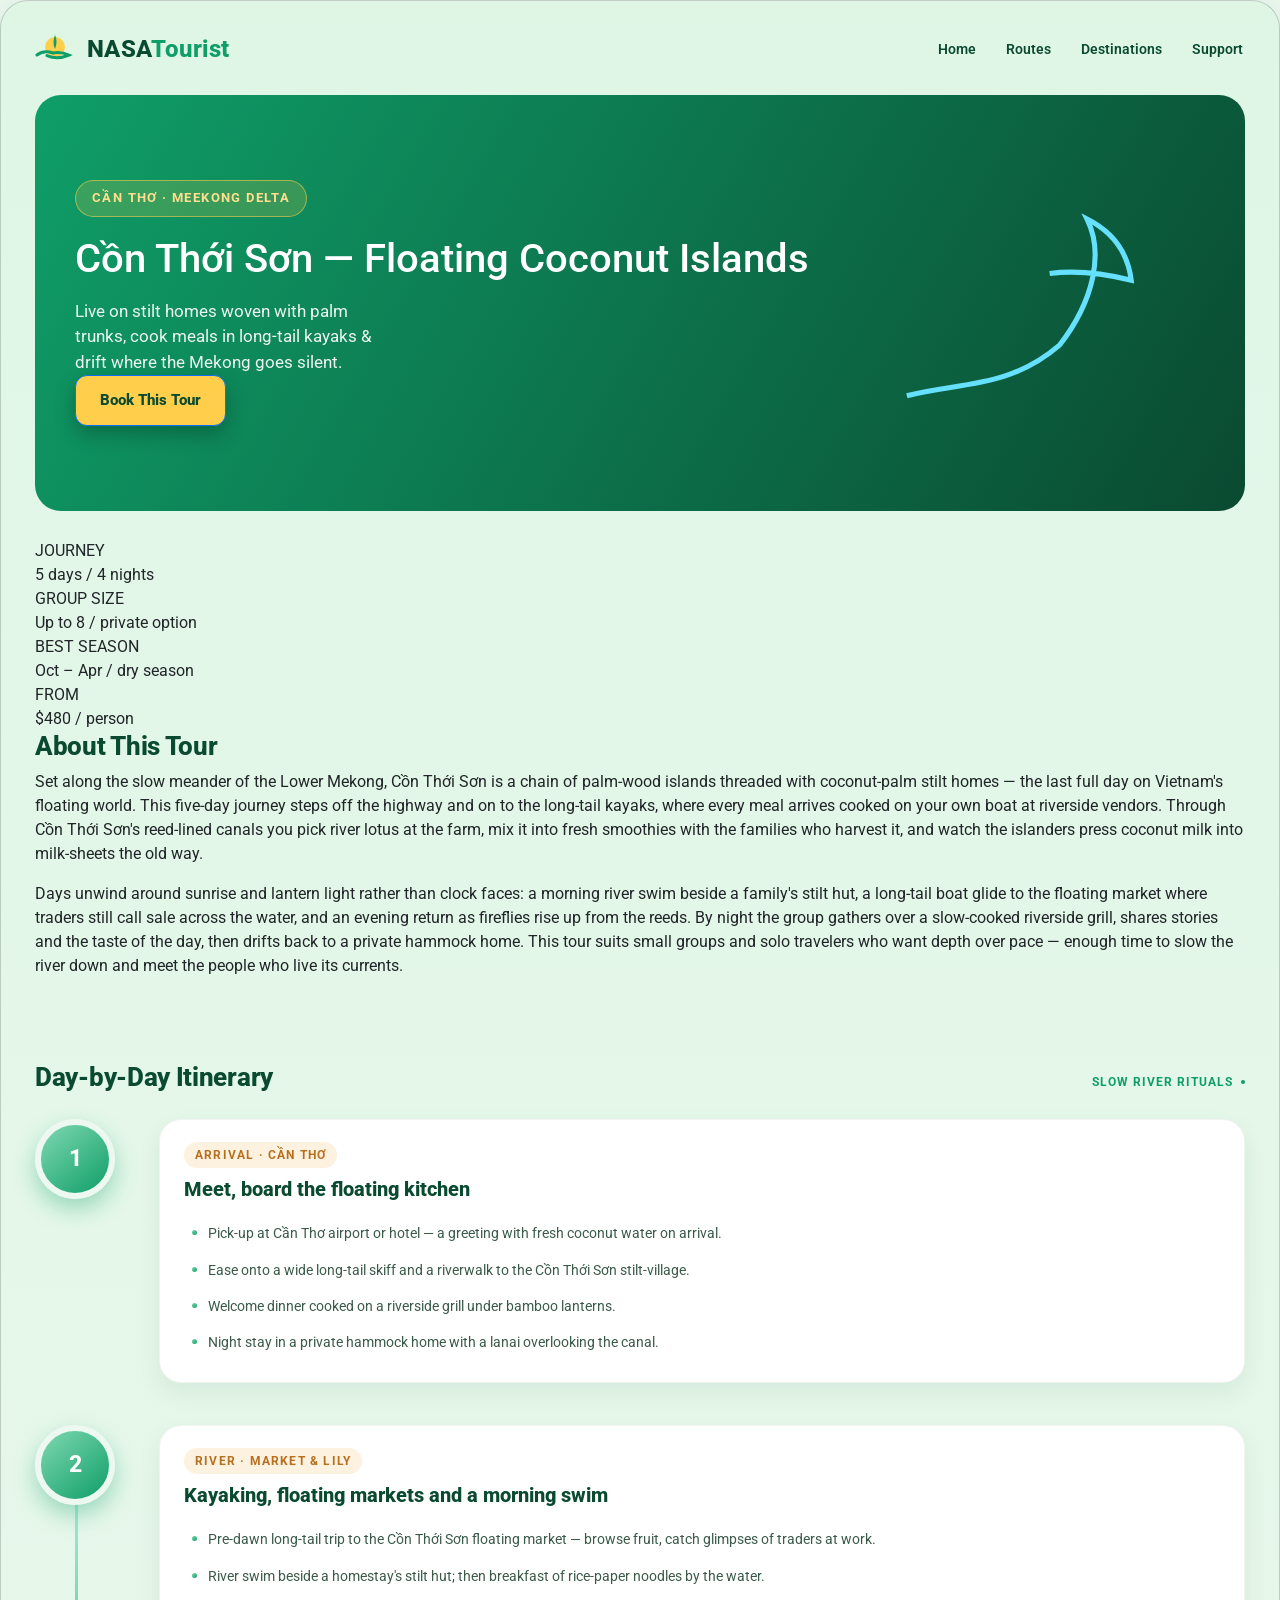
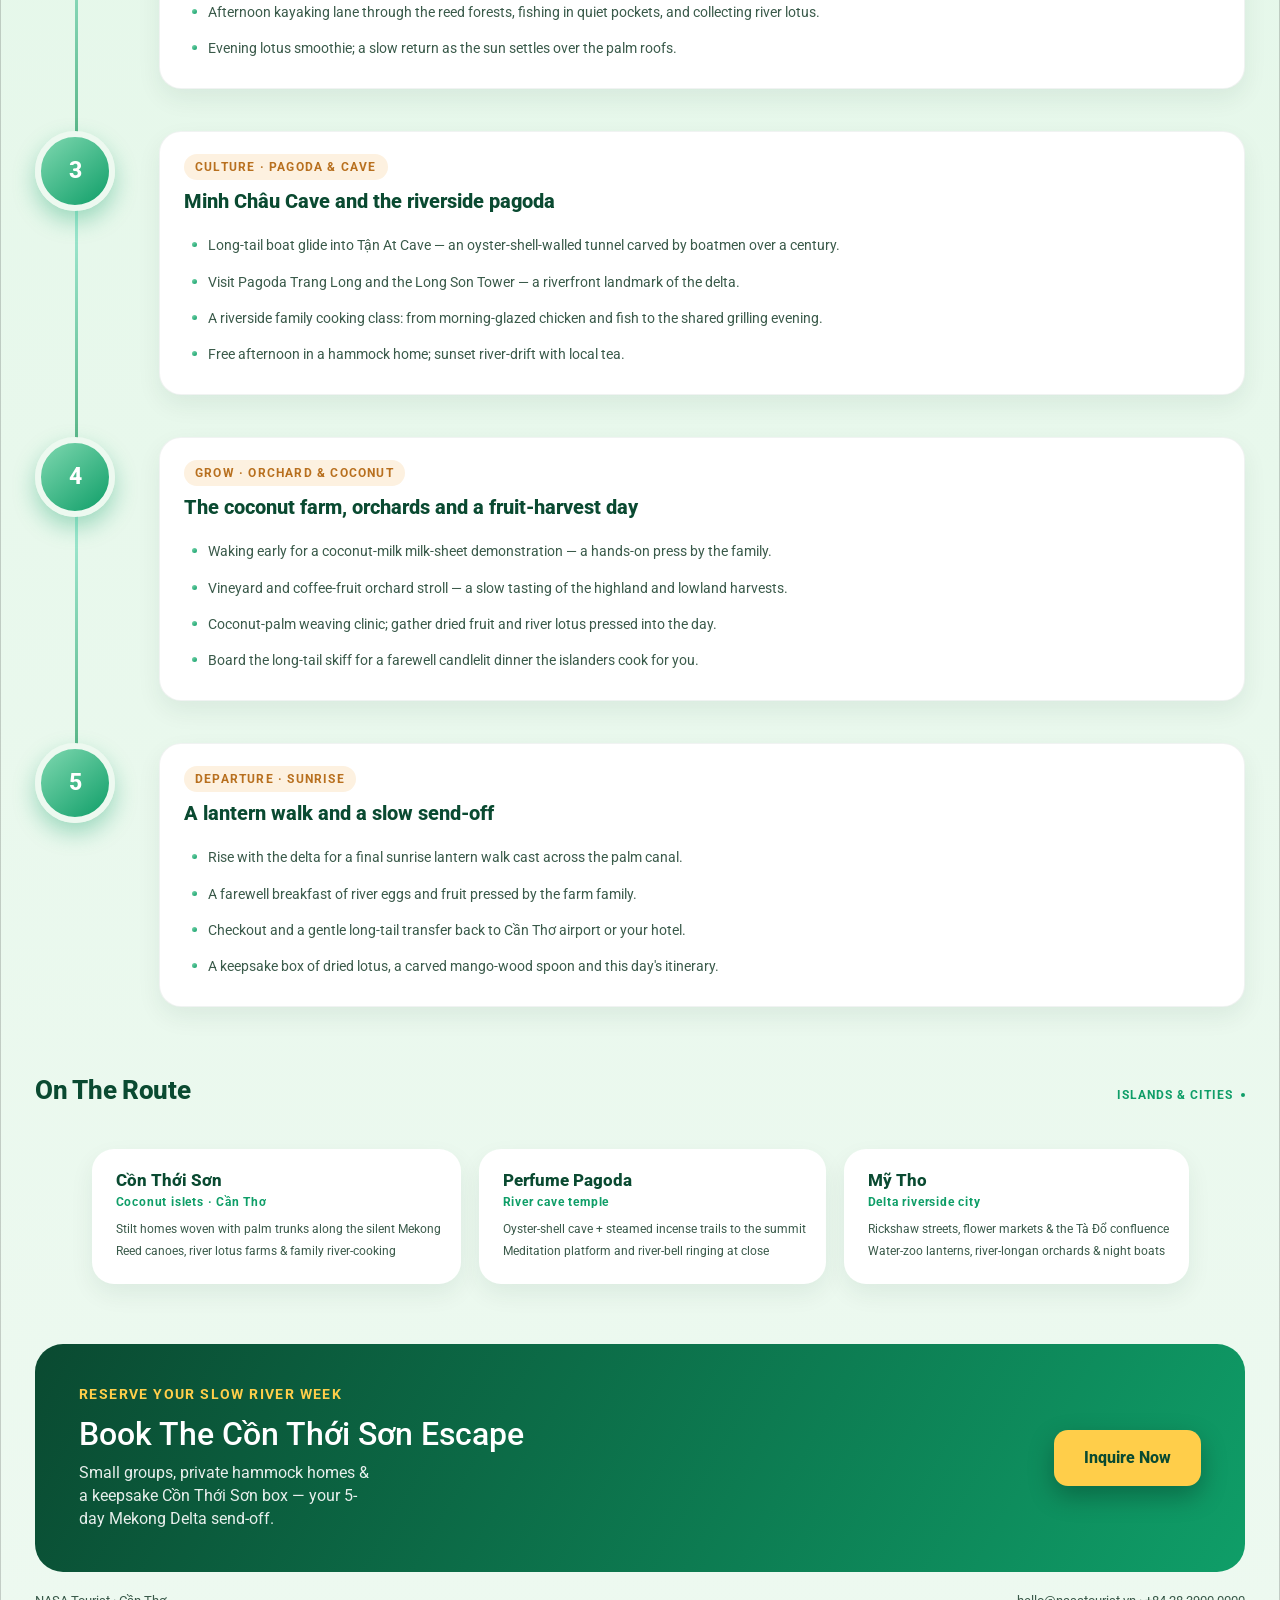
==== conthoison.html @ 8d55d466 "Timeline horizon for itinerary in Conthoison, fix corrupted CSS" ====
<!DOCTYPE html>
<html lang="en">
<head>
  <meta charset="UTF-8">
  <meta name="viewport" content="width=device-width, initial-scale=1">
  <title>Cồn Thới Sơn Mekong Islands Tour — NASA Tourist Vietnam</title>
  <meta name="description" content="A 5-day Mekong Delta escape: floating coconut islets, river cooking, long-tail kayaking & a sunrise lantern walk on Cồn Thới Sơn, Cần Thơ.">
  <meta name="keywords" content="Cotton Thoi Son, Mekong Delta tour, Vietnam river island, Cồn Thới Sơn, NASA Tourist, Mekong islands">
  <meta name="author" content="NASA Tourist">
  <link rel="canonical" href="https://nasatourist.vn/tour/cotton-thoi-son">
  <meta property="og:type" content="website">
  <meta property="og:locale" content="en_US">
  <meta property="og:title" content="Cồn Thới Sơn Mekong Islands Tour — NASA Tourist">
  <meta property="og:description" content="5 days on the floating coconut islets of the Mekong Delta — river cooking, kayaking, cave temples & a sunrise lantern walk.">
  <meta property="og:site_name" content="NASA Tourist">
  <meta name="twitter:card" content="summary_large_image">
  <meta name="twitter:title" content="Cồn Thới Sơn Mekong Islands Tour — NASA Tourist">
  <meta name="twitter:description" content="Kayak islets, river-cooked meals & cave pagodas on Cồn Thới Sơn. A slow Mekong Delta escape.">
  <link rel="preconnect" href="https://fonts.googleapis.com">
  <link rel="preconnect" href="https://fonts.gstatic.com" crossorigin>
  <link href="https://fonts.googleapis.com/css2?family=Roboto:wght@400;600;700;800&display=swap" rel="stylesheet">
  <link rel="stylesheet" href="https://cdn.jsdelivr.net/npm/bootstrap@5.3.3/dist/css/bootstrap.min.css">
  <link rel="stylesheet" href="css/styles.css">
</head>
<body>
  <main class="card" aria-labelledby="main-heading">

    <!-- ===== Header / Nav ===== -->
    <header class="site-header">
      <div class="brand">
        <svg aria-hidden="true" viewBox="0 0 40 40"><circle cx="20" cy="18" r="10" fill="#ffce4a"/><path d="M20 6c-2 5-2 10 0 14 2-5 2-10 0-14z" fill="#0f9e68"/><path d="M 2 26c4-3 10-4 16-2 5-1 11-.2 16 2-7 3-15 3.6-22 .6" fill="none" stroke="#0f9e68" stroke-width="3" stroke-linecap="round"/></svg>
        <div class="brand-name"> NASA<span class="accent">Tourist</span></div>
      </div>
      <nav aria-label="Primary">
        <ul class="main-nav">
          <li><a href="index.html">Home</a></li>
          <li><a href="index.html#routes">Routes</a></li>
          <li><a href="index.html#destinations">Destinations</a></li>
          <li><a href="index.html#why">Support</a></li>
        </ul>
      </nav>
    </header>

    <!-- ===== Hero ===== -->
    <section class="hero route-teal" aria-labelledby="hero-heading">
      <div class="hero-content">
        <span class="hero-badge">  CẦN THƠ · MEEKONG DELTA</span>
        <h1 id="hero-heading">Cồn Thới Sơn — Floating Coconut Islands</h1>
        <p class="hero-desc">Live on stilt homes woven with palm trunks, cook meals in long-tail kayaks &amp; drift where the Mekong goes silent.<a href="#itinerary" rel="noopener"></a></p>
        <a href="#booking" class="btn btn-primary">  Book This Tour</a>
      </div>
      <svg class="hero-art" width="340" height="340" viewBox="0 0 200 200" aria-hidden="true"><g fill="none" stroke="#66e0ff" stroke-width="3"><path d="M20 150c30-8 60-4 90-30 20-26 26-54 16-74 16 8 24 20 26 36-16-4-32-6-48-4"/><animateTransform attributeName="transform" type="translate" values="0 0; 6 6; 0 0" dur="5s" repeatCount="indefinite"/></g></svg>
    </section>

    <!-- ===== Detail meta chips ===== -->
    <div class="detail-meta">
      <div class="meta-chip">
        <div class="meta-k">  JOURNEY</div>
        <div class="meta-v">5 days<span class="unit"> / 4 nights</span></div>
      </div>
      <div class="meta-chip">
        <div class="meta-k">  GROUP SIZE</div>
        <div class="meta-v">Up to 8<span class="unit"> / private option</span></div>
      </div>
      <div class="meta-chip">
        <div class="meta-k">  BEST SEASON</div>
        <div class="meta-v">Oct – Apr<span class="unit"> / dry season</span></div>
      </div>
      <div class="meta-chip">
        <div class="meta-k">  FROM</div>
        <div class="meta-v">$480<span class="unit"> / person</span></div>
      </div>
    </div>

    <!-- ===== Overview / diễn giải ===== -->
    <section id="about" aria-labelledby="overview-heading">
      <h2 id="overview-heading" class="section-title">  About This Tour</h2>
      <p class="overview-text">
        Set along the slow meander of the Lower Mekong, Cồn Thới Sơn is a chain of palm-wood islands
        threaded with coconut-palm stilt homes — the last full day on Vietnam's floating world. This
        five-day journey steps off the highway and on to the long-tail kayaks, where every meal arrives
        cooked on your own boat at riverside vendors. Through Cồn Thới Sơn's reed-lined canals you pick
        river lotus at the farm, mix it into fresh smoothies with the families who harvest it, and watch
        the islanders press coconut milk into milk-sheets the old way.
      </p>
      <p class="overview-text">
        Days unwind around sunrise and lantern light rather than clock faces: a morning river swim beside
        a family's stilt hut, a long-tail boat glide to the floating market where traders still call sale
        across the water, and an evening return as fireflies rise up from the reeds. By night the group
        gathers over a slow-cooked riverside grill, shares stories and the taste of the day, then drifts
        back to a private hammock home. This tour suits small groups and solo travelers who want depth over
        pace — enough time to slow the river down and meet the people who live its currents.
      </p>
    </section>

    <!-- ===== Itinerary ===== -->
    <section id="itinerary" class="itinerary" aria-labelledby="day-heading">
      <div class="section-head">
        <h2 id="day-heading" class="section-title">  Day-by-Day Itinerary</h2>
        <span class="section-tag">SLOW RIVER RITUALS<span class="dot"></span></span>
      </div>

      <div class="day">
        <div class="day-node"> 1</div>
        <div class="day-body">
          <div class="day-label">  ARRIVAL · CẦN THƠ</div>
          <h3 class="day-title">Meet, board the floating kitchen</h3>
          <ul class="day-stops">
            <li>Pick-up at Cần Thơ airport or hotel — a greeting with fresh coconut water on arrival.</li>
            <li>Ease onto a wide long-tail skiff and a riverwalk to the Cồn Thới Sơn stilt-village.</li>
            <li>Welcome dinner cooked on a riverside grill under bamboo lanterns.</li>
            <li>Night stay in a private hammock home with a lanai overlooking the canal.</li>
          </ul>
        </div>
      </div>

      <div class="day">
        <div class="day-node"> 2</div>
        <div class="day-body">
          <div class="day-label">  RIVER · MARKET &amp; LILY</div>
          <h3 class="day-title">Kayaking, floating markets and a morning swim</h3>
          <ul class="day-stops">
            <li>Pre-dawn long-tail trip to the Cồn Thới Sơn floating market — browse fruit, catch glimpses of traders at work.</li>
            <li>River swim beside a homestay's stilt hut; then breakfast of rice-paper noodles by the water.</li>
            <li>Afternoon kayaking lane through the reed forests, fishing in quiet pockets, and collecting river lotus.</li>
            <li>Evening lotus smoothie; a slow return as the sun settles over the palm roofs.</li>
          </ul>
        </div>
      </div>

      <div class="day">
        <div class="day-node"> 3</div>
        <div class="day-body">
          <div class="day-label">  CULTURE · PAGODA &amp; CAVE</div>
          <h3 class="day-title">Minh Châu Cave and the riverside pagoda</h3>
          <ul class="day-stops">
            <li>Long-tail boat glide into Tận At Cave — an oyster-shell-walled tunnel carved by boatmen over a century.</li>
            <li>Visit Pagoda Trang Long and the Long Son Tower — a riverfront landmark of the delta.</li>
            <li>A riverside family cooking class: from morning-glazed chicken and fish to the shared grilling evening.</li>
            <li>Free afternoon in a hammock home; sunset river-drift with local tea.</li>
          </ul>
        </div>
      </div>

      <div class="day">
        <div class="day-node"> 4</div>
        <div class="day-body">
          <div class="day-label">  GROW · ORCHARD &amp; COCONUT</div>
          <h3 class="day-title">The coconut farm, orchards and a fruit-harvest day</h3>
          <ul class="day-stops">
            <li>Waking early for a coconut-milk milk-sheet demonstration — a hands-on press by the family.</li>
            <li>Vineyard and coffee-fruit orchard stroll — a slow tasting of the highland and lowland harvests.</li>
            <li>Coconut-palm weaving clinic; gather dried fruit and river lotus pressed into the day.</li>
            <li>Board the long-tail skiff for a farewell candlelit dinner the islanders cook for you.</li>
          </ul>
        </div>
      </div>

      <div class="day">
        <div class="day-node"> 5</div>
        <div class="day-body">
          <div class="day-label">  DEPARTURE · SUNRISE</div>
          <h3 class="day-title">A lantern walk and a slow send-off</h3>
          <ul class="day-stops">
            <li>Rise with the delta for a final sunrise lantern walk cast across the palm canal.</li>
            <li>A farewell breakfast of river eggs and fruit pressed by the farm family.</li>
            <li>Checkout and a gentle long-tail transfer back to Cần Thơ airport or your hotel.</li>
            <li>A keepsake box of dried lotus, a carved mango-wood spoon and this day's itinerary.</li>
          </ul>
        </div>
      </div>
    </section>

    <!-- ===== Destination highlights ===== -->
    <section id="destinations" class="destinations-list" aria-labelledby="spot-heading">
      <div class="section-head">
        <h2 id="spot-heading" class="section-title">  On The Route</h2>
        <span class="section-tag">ISLANDS &amp; CITIES<span class="dot"></span></span>
      </div>

      <ul class="destinations-grid">
        <li class="destination">
          <div class="dest-body">
            <h3 class="card-title">  Cồn Thới Sơn</h3>
            <p class="card-loc">  Coconut islets · Cần Thơ</p>
            <ul class="card-desc">
              <li>Stilt homes woven with palm trunks along the silent Mekong</li>
              <li>Reed canoes, river lotus farms &amp; family river-cooking</li>
            </ul>
          </div>
        </li>
        <li class="destination">
          <div class="dest-body">
            <h3 class="card-title">  Perfume Pagoda</h3>
            <p class="card-loc">  River cave temple</p>
            <ul class="card-info">
              <li>Oyster-shell cave + steamed incense trails to the summit</li>
              <li>Meditation platform and river-bell ringing at close</li>
            </ul>
          </div>
        </li>
        <li class="destination">
          <div class="dest-body">
            <h3 class="card-title">  Mỹ Tho</h3>
            <p class="card-loc">  Delta riverside city</p>
            <ul class="card-info">
              <li>Rickshaw streets, flower markets &amp; the Tà Đổ confluence</li>
              <li>Water-zoo lanterns, river-longan orchards &amp; night boats</li>
            </ul>
          </div>
        </li>
      </ul>
    </section>

    <!-- ===== Booking CTA ===== -->
    <section id="booking" class="cta" aria-labelledby="book-heading">
      <div class="cta-text">
        <span class="cta-badge">  RESERVE YOUR SLOW RIVER WEEK</span>
        <h2 id="book-heading">  Book The Cồn Thới Sơn Escape</h2>
        <p class="cta-desc">Small groups, private hammock homes &amp; a keepsake Cồn Thới Sơn box — your 5-day Mekong Delta send-off.</p>
      </div>
      <a href="mailto:hello@nasatourist.vn?subject=Book%20C%C6%B0ng%20Th%E1%BB%93%20S%E1%BB%91n%20Tour" class="cta-btn">  Inquire Now</a>
    </section>

    <!-- ===== Footer ===== -->
    <footer class="site-footer">
      <span>  NASA Tourist · Cần Thơ</span>
      <span>  hello@nasatourist.vn · <a href="tel:+842839000000">+84 28 3900 0000</a></span>
    </footer>

    <script src="https://cdn.jsdelivr.net/npm/jquery@3.7.1/dist/jquery.min.js"></script>
  <script>
    $(function () {
      $('a[href^="#"]').on('click', function (e) {
        var target = this.getAttribute('href');
        if (!target || target === '#' || target.length < 2) return;
        var $target = $(target);
        if ($target.length) {
          e.preventDefault();
          $('html,body').animate({ scrollTop: $target.offset().top - 24 }, 650, 'swing');
        }
      });
    });
  </script>

  </main>
</body>
</html>
---- css/styles.css ----
/* ============================================================
   NASA Tourist — Vietnam travel landing page
   Design tokens &核心 styles (extracted from inline styles)
   ============================================================ */

/* ---- Design tokens ---- */
:root {
  --green-900: #0a4a31;
  --green-700: #0f9e68;
  --green-soft: #3a5a4a;
  --gold: #ffce4a;
  --gold-text: #ffdf8f;
  --cyan: #66e0ff;
  --pill-bg: #e6f6ea;
  --shadow-dark: rgba(9, 60, 38, 0.18);
  --shadow-soft: rgba(9, 60, 38, 0.06);
  --shadow-item: rgba(9, 60, 38, 0.07);
}

/* ---- Minimal box-sizing reset ---- */
*, *::before, *::after { box-sizing: border-box; }

/* ---- Typography & page ---- */
html { -webkit-text-size-adjust: 100%; }

body {
  margin: 0;
  font-family: 'Roboto', 'Segoe UI', system-ui, sans-serif;
  color: var(--green-900);
  background: #edf9f0;
  line-height: 1.5;
}

a { text-decoration: none; color: inherit; }
img, svg { display: block; max-width: 100%; }
ul { margin: 0; padding: 0; list-style: none; }

/* ---- Accent color variants used per route card ---- */
.route-teal   { --accent: #0f9e68; }
.route-orange { --accent: #b8701f; }
.route-rose   { --accent: #a3345f; }
.route-blue   { --accent: #1f6f9c; }
.route-pine   { --accent: #247352; }

/* ---- Focus visibility (keyboard / screen-reader) ---- */
a:focus-visible, button:focus-visible { outline: 2px solid var(--green-700); outline-offset: 2px; }

/* ============================================================
   Layout shell
   ============================================================ */
.wrapper {
  width: 960px;
  max-width: 100%;
  margin: 0 auto;
  padding: 0 20px;
}

.card {
  width: 100%;
  min-height: 100vh;
  border-radius: 28px;
  background: linear-gradient(180deg, #dff6e5 0%, #edf9f0 100%);
  padding: 28px 34px 20px;
  position: relative;
  box-shadow: 0 20px 60px var(--shadow-dark);
}

/* ============================================================
   Header & brand
   ============================================================ */
.site-header {
  display: flex;
  align-items: center;
  justify-content: space-between;
  margin-bottom: 26px;
}

.brand {
  display: flex;
  align-items: center;
  gap: 12px;
}
.brand svg { width: 40px; height: 40px; }
.brand-name { font-size: 24px; font-weight: 800; letter-spacing: .3px; color: var(--green-900); }
.brand-name .accent { color: var(--green-700); }

.main-nav { display: flex; gap: 26px; }
.main-nav a {
  font-size: 14px;
  font-weight: 600;
  color: var(--green-900);
  padding: 4px 2px;
}
.main-nav a:hover { color: var(--green-700); }

/* ============================================================
   Hero
   ============================================================ */
.hero {
  display: flex;
  align-items: center;
  justify-content: space-between;
  background: linear-gradient(120deg, #0f9e68 0%, #0a4a31 100%);
  border-radius: 26px;
  padding: 38px 40px;
  color: #fff;
  position: relative;
  overflow: hidden;
  margin-bottom: 28px;
}
.hero-content { position: relative; z-index: 2; }

.hero-badge {
  display: inline-block;
  background: rgba(255, 206, 74, 0.18);
  border: 1.5px solid rgba(255, 206, 74, 0.55);
  color: var(--gold-text);
  padding: 8px 16px;
  border-radius: 999px;
  font-size: 12.5px;
  font-weight: 700;
  letter-spacing: 1.4px;
  margin-bottom: 18px;
}
.hero-title { margin: 0; font-size: 46px; line-height: 1.02; font-weight: 800; letter-spacing: -.5px; }
.hero-desc { margin: 16px 0 0; max-width: 310px; font-size: 16.5px; line-height: 1.55; opacity: .92; }

.btn-row { display: flex; gap: 14px; margin-top: 28px; }
.btn {
  padding: 13px 24px;
  border-radius: 12px;
  font-weight: 800;
  font-size: 15px;
  display: inline-block;
  text-decoration: none;
}
.btn-primary { background: var(--gold); color: var(--green-900); box-shadow: 0 8px 20px rgba(0, 0, 0, 0.25); }
.btn-secondary { padding: 13px 24px; border: 1.5px solid #a6f0c0; border-radius: 12px; font-weight: 700; font-size: 15px; color: #a6f0c0; background: transparent; }
.btn-row .btn { flex: 1 1 auto; }

/* ============================================================
   Stat strip
   ============================================================ */
  .stats { display: grid; grid-template-columns: repeat(3, 1fr); gap: 18px; margin-top: 34px; justify-content: center; }
.stat {
  background: #fff;
  border-radius: 20px;
  padding: 26px 22px;
  display: flex;
  align-items: center;
  gap: 16px;
  box-shadow: 0 6px 18px var(--shadow-soft);
}
.stat-icon { width: 52px; height: 52px; flex-shrink: 0; }
.stat-label { font-size: 11px; text-transform: uppercase; letter-spacing: 1px; color: var(--green-700); font-weight: 700; }
.stat-value { font-size: 22px; font-weight: 800; color: var(--green-900); }

/* ============================================================
   Route tours
   ============================================================ */
.section-head {
  display: flex;
  align-items: center;
  justify-content: space-between;
  margin-bottom: 18px;
  margin-top: 34px;
}
.section-title { font-size: 26px; font-weight: 800; color: var(--green-900); letter-spacing: -.3px; }
.section-tag { font-size: 12px; color: var(--green-700); font-weight: 700; letter-spacing: 1px; display: inline-flex; align-items: center; gap: 8px; }
.section-tag .dot { width: 4px; height: 4px; border-radius: 50%; background: var(--green-700); display: inline-block; }

.routes-list { display: flex; flex-direction: column; gap: 16px; }

.route {
  background: #fff;
  border-radius: 22px;
  box-shadow: 0 8px 22px var(--shadow-item);
  border-left: 5px solid var(--accent);
  overflow: hidden;
  display: flex;
  align-items: flex-start;
  gap: 18px;
  padding: 18px 20px;
}
.route-icon {
  width: 58px;
  height: 58px;
  border-radius: 14px;
  background: var(--t);
  display: grid;
  place-items: center;
  box-shadow: inset 0 2px 8px rgba(9, 60, 38, 0.15);
  flex-shrink: 0;
}
.route-body { flex: 1; }
.route-badge { font-size: 11.5px; font-weight: 700; letter-spacing: 1px; color: var(--accent); }
.route-title { font-size: 19px; font-weight: 800; color: var(--green-900); margin-bottom: 5px; line-height: 1.1; }
.route-desc { font-size: 13.5px; line-height: 1.5; color: var(--green-soft); }
.route-tags { display: flex; gap: 10px; margin-top: 12px; flex-wrap: wrap; }
.route-tag { font-size: 11.5px; font-weight: 800; color: var(--green-900); background: var(--pill-bg); padding: 4px 11px; border-radius: 999px; }
.route-tag.type { background: #e3efe7; }
.route-price { font-size: 12.5px; font-weight: 800; color: var(--accent); margin-left: auto; }

/* per-route gradient + type-pill tint overrides */
.route-teal   { --t: linear-gradient(160deg, #7fd8b0, #38c98a); } .route-teal   .route-tag.type { background: #e6f6ea; }
.route-orange { --t: linear-gradient(160deg, #ffd479, #f4a13a); } .route-orange .route-tag.type { background: #faf1e0; }
.route-rose   { --t: linear-gradient(160deg, #f78fb3, #d14b86); } .route-rose   .route-tag.type { background: #faeef1; }
.route-blue   { --t: linear-gradient(160deg, #7fd8ff, #2e9fd6); } .route-blue   .route-tag.type { background: #e5f1f8; }

/* ============================================================
   Destination highlights
   ============================================================ */
.destinations-list { display: flex; flex-direction: column; gap: 16px; margin-top: 34px; margin-bottom: 26px; }
.destinations-grid { display: flex; justify-content: center; flex-wrap: wrap; gap: 18px; }
.destination {
  background: #fff;
  border-radius: 22px;
  display: block;
  padding: 22px 20px 20px 24px;
  box-shadow: 0 10px 24px var(--shadow-item);
  overflow: hidden;
}
.dest-body { min-width: 0; }
.card-title { font-size: 17px; font-weight: 800; color: var(--green-900); margin-bottom: 4px; line-height: 1.15; }
.card-loc { font-size: 11.5px; font-weight: 700; color: var(--green-700); letter-spacing: .8px; margin-bottom: 9px; }
.card-desc, .card-info { font-size: 12px; color: var(--green-soft); line-height: 1.5; }
.card-desc li, .card-info li { margin-bottom: 4px; }


/* ============================================================
   Why NASA — feature grid
   ============================================================ */
.feature-icon { width: 46px; height: 46px; margin-bottom: 14px; }
.feature-title { font-size: 16px; font-weight: 800; color: var(--green-900); margin-bottom: 6px; }
.feature-desc { font-size: 13px; color: var(--green-soft); line-height: 1.5; }
.features-grid { display: grid; grid-template-columns: repeat(4, 1fr); gap: 18px; margin-top: 34px; }
.feature {
  background: #fff;
  border-radius: 22px;
  padding: 26px 20px;
  box-shadow: 0 8px 20px var(--shadow-soft);
}
/* ============================================================
   Day-by-day itinerary — timeline horizon
   ============================================================ */
.itinerary { margin-top: 34px; }
.day {
  position: relative;
  display: grid;
  grid-template-columns: 98px minmax(0, 1fr);
  gap: 26px;
  align-items: flex-start;
  padding-bottom: 42px;
}
.day + .day::before {
  content: "";
  position: absolute;
  left: 40px;
  top: 74px;
  bottom: -42px;
  width: 3px;
  border-radius: 3px;
  background: linear-gradient(180deg, #a4ecd6, #4fae7d);
}
.day:last-child { padding-bottom: 0; }
.day:last-child::before { display: none; }

.day-node {
  width: 80px;
  height: 80px;
  border-radius: 50%;
  background: linear-gradient(140deg, #7fd8b0, #0f9e68);
  color: #fff;
  display: grid;
  place-items: center;
  font-size: 23px;
  font-weight: 800;
  box-shadow: 0 10px 22px rgba(15, 158, 104, 0.35);
  border: 6px solid #edf9f0;
  z-index: 2;
}
.day-body {
  background: #fff;
  border-radius: 22px;
  padding: 22px 24px;
  box-shadow: 0 10px 24px var(--shadow-item);
  border: 1px solid var(--shadow-soft);
}
.day-label {
  font-size: 12px;
  font-weight: 700;
  letter-spacing: 1.2px;
  color: #b8701f;
  display: inline-block;
  padding: 4px 11px;
  border-radius: 999px;
  background: #fdf1e0;
  margin-bottom: 8px;
}
.day-title { margin: 2px 0 14px; font-size: 20px; font-weight: 800; color: var(--green-900); line-height: 1.15; }
.day-stops { margin: 0; padding: 0; }
.day-stops li {
  position: relative;
  padding: 8px 0 8px 24px;
  font-size: 13.5px;
  line-height: 1.5;
  color: var(--green-soft);
}

@media (max-width: 720px) {
  .day {
    grid-template-columns: 62px minmax(0, 1fr);
    gap: 12px;
    align-items: flex-start;
  }
  .day + .day::before { left: 26px; }
  .day-node {
    width: 50px;
    height: 50px;
    font-size: 18px;
    border-width: 3px;
  }
  .day-stops { padding-left: 42px; }
}

.day-stops li::before {
  content: "";
  position: absolute;
  left: 6px;
  top: 13px;
  width: 9px;
  height: 9px;
  border-radius: 50%;
  background: linear-gradient(140deg, #7fd8b0, #0f9e68);
  border: 2px solid #fff;
}

/* ============================================================
   Why NASA — feature grid
   ============================================================ */

/* ============================================================
   CTA banner
   ============================================================ */
.cta {
  margin-top: 34px;
  background: linear-gradient(120deg, #0a4a31 0%, #0f9e68 100%);
  border-radius: 28px;
  padding: 40px 44px;
  color: #fff;
  display: flex;
  align-items: center;
  justify-content: space-between;
}
.cta-text { position: relative; z-index: 2; }
.cta-badge { font-size: 14px; font-weight: 700; letter-spacing: 1.4px; color: var(--gold); margin-bottom: 10px; display: block; }
.cta-title { margin: 0 0 10px; font-size: 32px; font-weight: 800; letter-spacing: -.3px; }
.cta-desc { margin: 0; opacity: .9; font-size: 15.5px; max-width: 300px; }
.cta-btn {
  background: var(--gold);
  color: var(--green-900);
  padding: 16px 30px;
  border-radius: 14px;
  font-weight: 800;
  font-size: 16px;
  box-shadow: 0 10px 26px rgba(0, 0, 0, 0.28);
  display: inline-block;
  z-index: 2;
  text-decoration: none;
}

/* ============================================================
   Footer
   ============================================================ */
.site-footer {
  margin-top: 20px;
  display: flex;
  align-items: center;
  justify-content: space-between;
  font-size: 12.5px;
  color: var(--green-soft);
}

/* ============================================================
   Responsive — tablet & mobile
   ============================================================ */
@media (max-width: 900px) {
  .card { padding: 24px 20px; }
  .wrapper { padding: 0 16px; }
  .hero { padding: 34px 28px; }
  .btn-row { flex-wrap: wrap; }
  .btn-row .btn { flex: 1 1 44%; }
  .hero-title { font-size: 38px; }
}

@media (max-width: 720px) {
  .main-nav { gap: 16px; }
  .stats { display: flex; flex-direction: column; gap: 18px; }
  .stat-text { width: 100%; }
  .stat { grid-template-columns: none; flex-direction: row; align-items: center; text-align: center; gap: 14px; padding: 32px 18px; }
  .stat-icon { width: 72px; height: 72px; }
  .features-grid,
  .destinations-grid { grid-template-columns: repeat(2, 1fr); }
  .section-head { flex-direction: column; gap: 8px; align-items: flex-start; }
  .site-header { flex-wrap: wrap; gap: 12px; }

  .site-footer { flex-direction: column; gap: 6px; text-align: center; }
  .cta { flex-direction: column; text-align: center; gap: 20px; }
  .cta-title { font-size: 26px; }
}
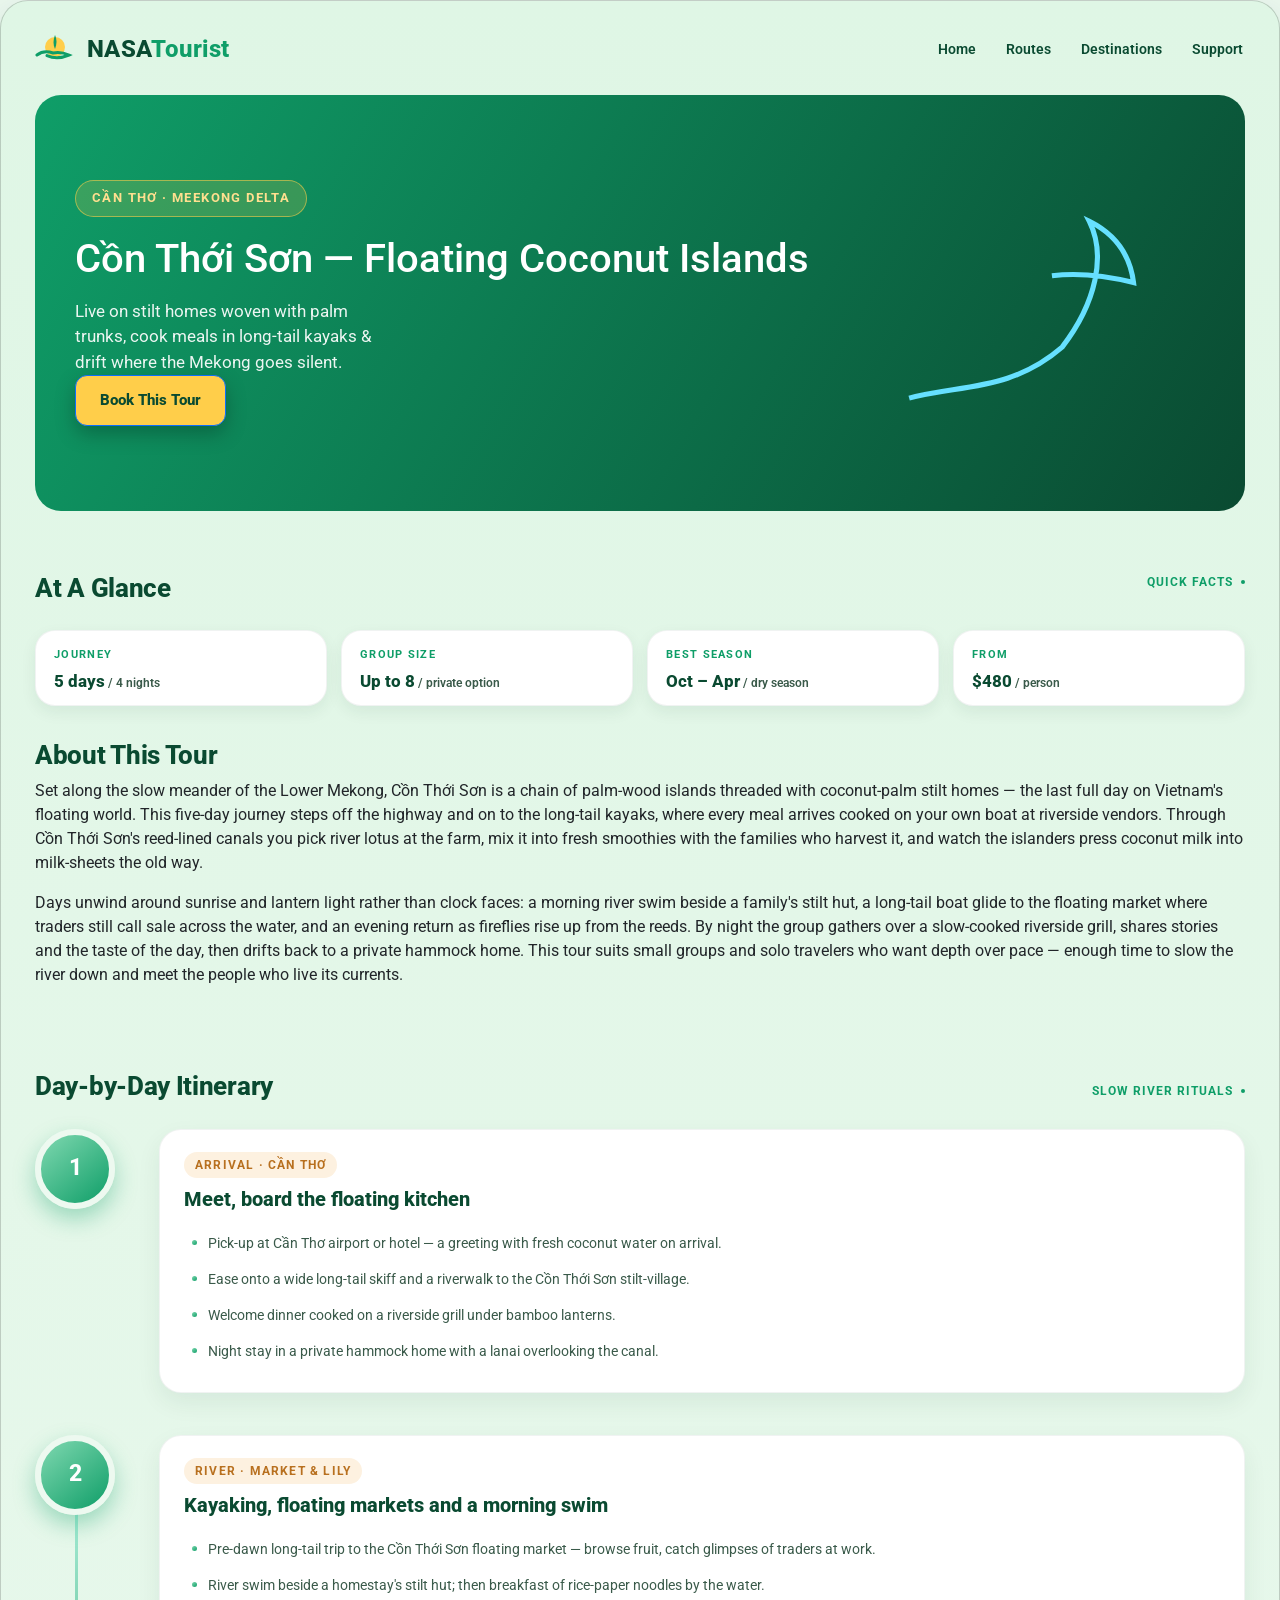
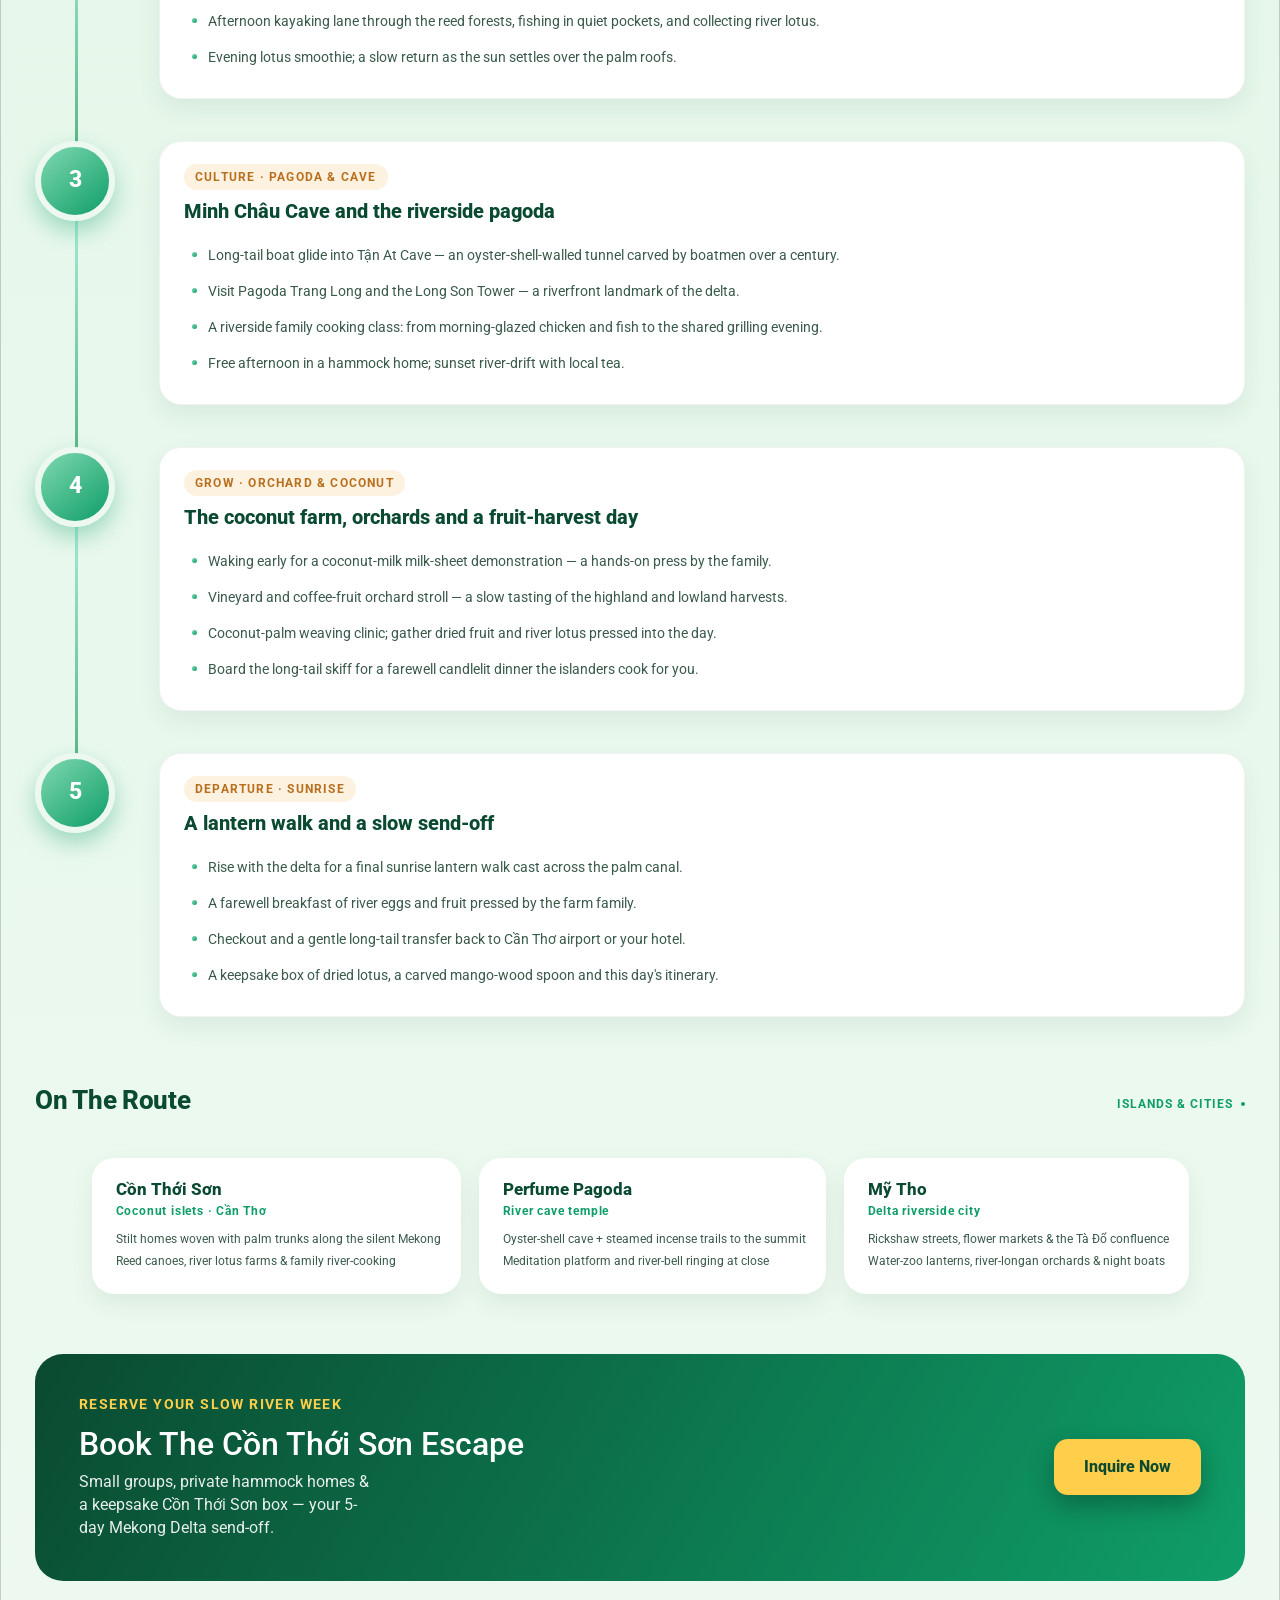
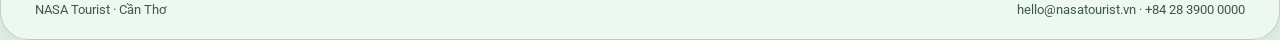
==== commit cb5f87a8: "Fix quick facts section UI: rewire nested @media so chips grid styles" ====
--- a/conthoison.html
+++ b/conthoison.html
@@ -53,23 +53,30 @@
     </section>
 
     <!-- ===== Detail meta chips ===== -->
+    <!-- ===== Detail meta chips ===== -->
     <div class="detail-meta">
-      <div class="meta-chip">
-        <div class="meta-k">  JOURNEY</div>
-        <div class="meta-v">5 days<span class="unit"> / 4 nights</span></div>
-      </div>
-      <div class="meta-chip">
-        <div class="meta-k">  GROUP SIZE</div>
-        <div class="meta-v">Up to 8<span class="unit"> / private option</span></div>
-      </div>
-      <div class="meta-chip">
-        <div class="meta-k">  BEST SEASON</div>
-        <div class="meta-v">Oct – Apr<span class="unit"> / dry season</span></div>
-      </div>
-      <div class="meta-chip">
-        <div class="meta-k">  FROM</div>
-        <div class="meta-v">$480<span class="unit"> / person</span></div>
-      </div>
+      <div class="section-head detail-head">
+        <h2 class="section-title"> At A Glance</h2>
+        <span class="section-tag">QUICK FACTS<span class="dot"></span></span>
+      </div>
+      <ul class="meta-list">
+        <li class="meta-chip">
+          <div class="meta-k">  JOURNEY</div>
+          <div class="meta-v">5 days<span class="unit"> / 4 nights</span></div>
+        </li>
+        <li class="meta-chip">
+          <div class="meta-k">  GROUP SIZE</div>
+          <div class="meta-v">Up to 8<span class="unit"> / private option</span></div>
+        </li>
+        <li class="meta-chip">
+          <div class="meta-k">  BEST SEASON</div>
+          <div class="meta-v">Oct – Apr<span class="unit"> / dry season</span></div>
+        </li>
+        <li class="meta-chip">
+          <div class="meta-k">  FROM</div>
+          <div class="meta-v">$480<span class="unit"> / person</span></div>
+        </li>
+      </ul>
     </div>
 
     <!-- ===== Overview / diễn giải ===== -->
--- a/css/styles.css
+++ b/css/styles.css
@@ -407,6 +407,57 @@
   .site-footer { flex-direction: column; gap: 6px; text-align: center; }
   .cta { flex-direction: column; text-align: center; gap: 20px; }
   .cta-title { font-size: 26px; }
-}
-
-
+  .cta-title { font-size: 26px; }
+}
+
+@media (max-width: 900px) {
+  .meta-list { grid-template-columns: repeat(2, 1fr); }
+}
+
+/* ============================================================
+   At a glance — meta chips
+   ============================================================ */
+.detail-meta { margin-bottom: 34px; }
+.detail-head { align-items: flex-start; }
+.meta-list {
+  display: grid;
+  grid-template-columns: repeat(4, 1fr);
+  gap: 14px;
+  list-style: none;
+}
+.meta-chip {
+  background: #fff;
+  border-radius: 20px;
+  border: 1px solid var(--shadow-soft);
+  box-shadow: 0 6px 16px var(--shadow-item);
+  padding: 16px 18px 14px;
+  display: flex;
+  flex-direction: column;
+  gap: 8px;
+}
+.meta-k {
+  font-size: 11px;
+  font-weight: 700;
+  letter-spacing: 1.3px;
+  color: var(--green-700);
+}
+.meta-v {
+  font-size: 17px;
+  font-weight: 800;
+  color: var(--green-900);
+  line-height: 1.15;
+}
+.meta-v .unit {
+  font-size: 11.5px;
+  font-weight: 600;
+  color: var(--green-soft);
+}
+@media (max-width: 720px) {
+  .section-head { flex-direction: column; gap: 8px; align-items: flex-start; }
+  .cta { flex-direction: column; text-align: center; gap: 20px; }
+  .meta-list { grid-template-columns: repeat(2, 1fr); }
+}
+
+}
+
+
